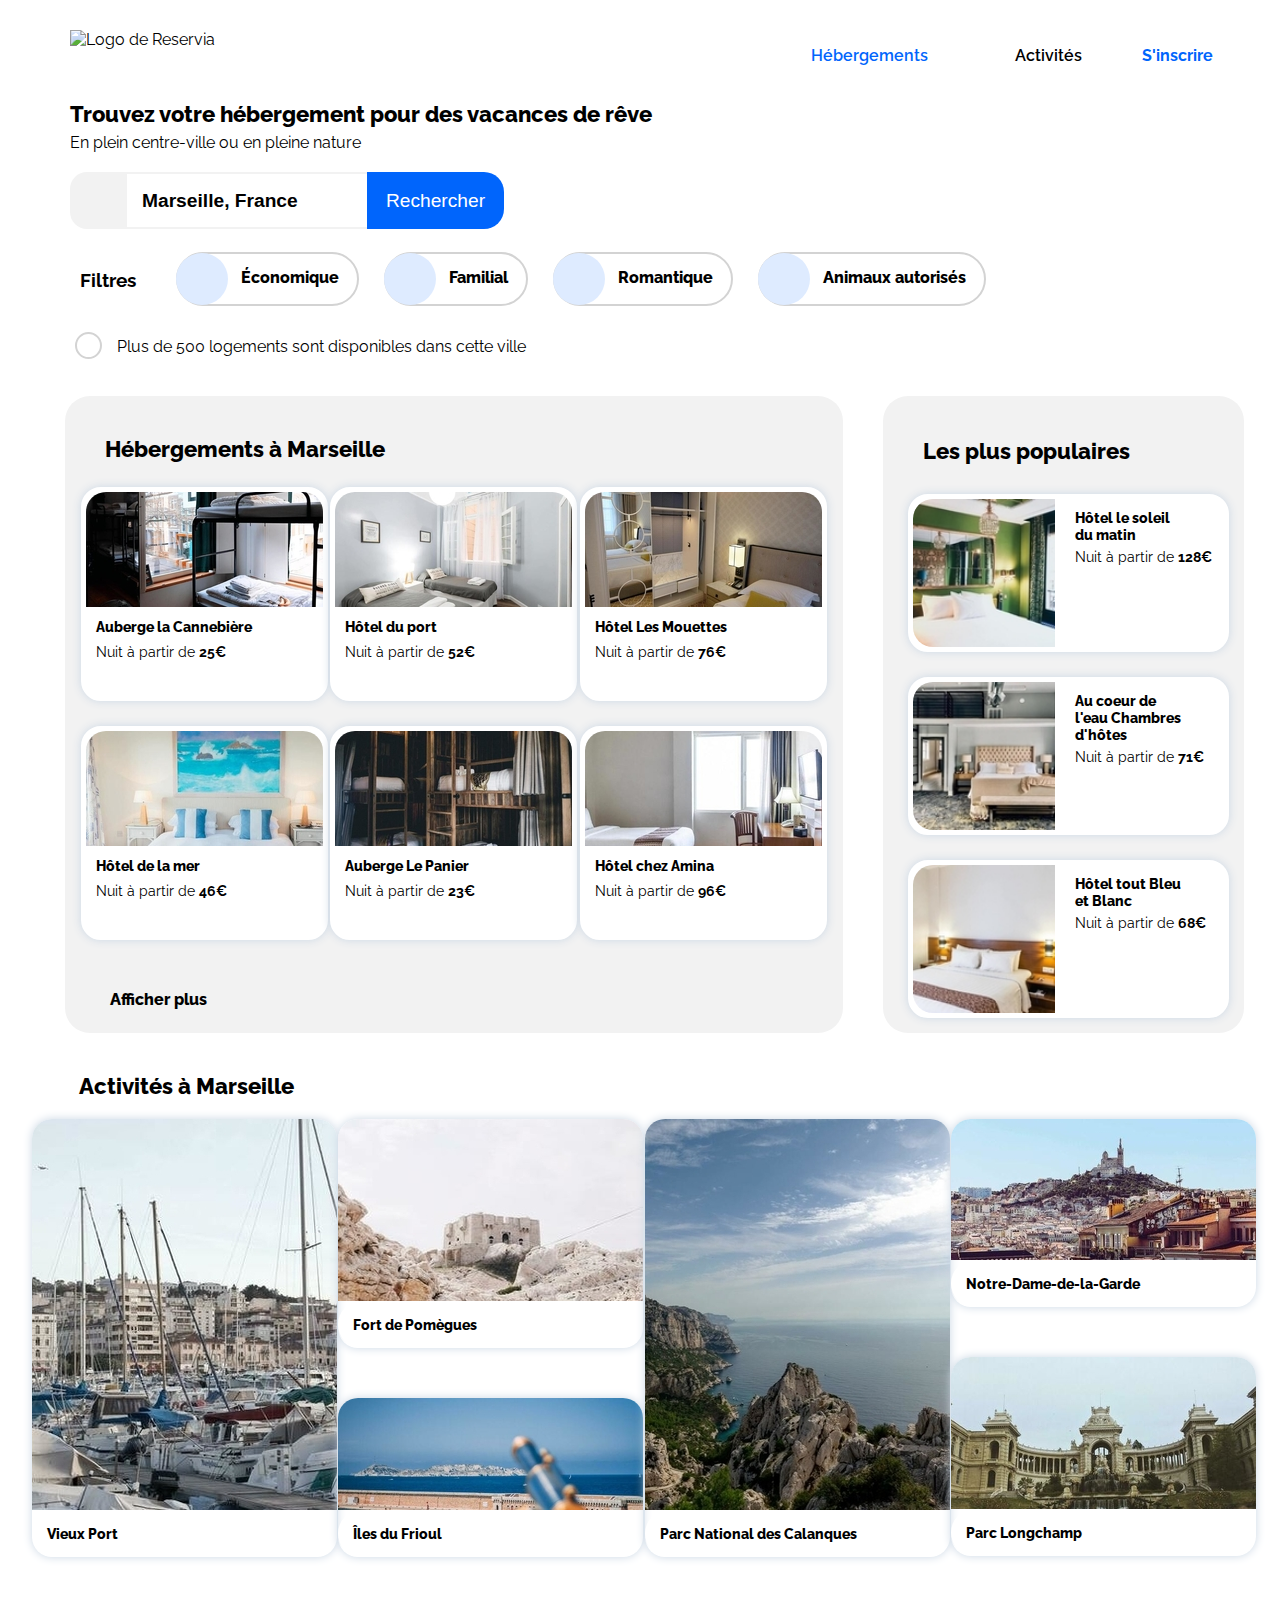
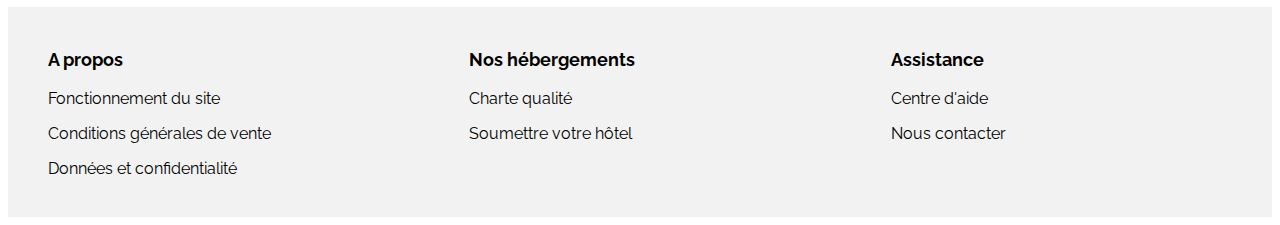
==== index.html @ e8f5c00c "Add files via upload" ====
<!DOCTYPE html>
<html lang="fr">
    <head>
        <meta charset="utf-8" />
        <meta name="viewport" content="width=device-width, initial-scale=1.0">
        <title>Reservia - Hébergements à Marseille</title>
        <script src="https://kit.fontawesome.com/ca09bd6d26.js" crossorigin="anonymous"></script>
        <link rel="preconnect" href="https://fonts.gstatic.com">
        <link href="https://fonts.googleapis.com/css2?family=Raleway:wght@500;600;700;800;900&display=swap" rel="stylesheet"> 
        <link rel="stylesheet" href="style.css" />
    </head>
 
    <body>
        <div id="bloc_page">
            <header>
                <img src="Images/logo/Reservia.svg" alt="Logo de Reservia" />     
                  <nav>
                    <ul>
                        <li><a class="hebergements-marseille" href="#hebergements">Hébergements</a></li>
                        <li><a class="activites" href="#activites">Activités</a></li>
                    </ul>
                  </nav>
              <p>S'inscrire</p>
            </header>

              <!--Section recherche-->
              <section id="section-recherche">

                <h1>Trouvez votre hébergement pour des vacances de rêve</h1>
                <p>En plein centre-ville ou en pleine nature</p>
                <form id="grande-cartouche">
                    <div id="localisation">
                      <i class="fas fa-map-marker-alt"></i>
                    </div>
                    <div id="barre-recherche">
                      <input type="search" id="recherche" name="q" 
                      placeholder="Marseille, France">
                    </div>
                    <button>Rechercher</button>
                    <div id="icone-recherche">
                      <i class="fas fa-search"></i>
                    </div>
                </form>

                <!--Section filtres-->
                <div id="section-filtres">
          
                  <div id="filtres">Filtres</div>
                  <div id="cartouches">
                  <div class="cartouche">
                    <div class="cercle">
                      <i class="fas fa-money-bill-wave"></i>
                    </div>
                    <p class="texte">Économique</p>
                  </div>

                  <div class="cartouche">
                    <div class="cercle">
                      <i class="fas fa-child"></i>
                    </div>
                    <p class="texte">Familial</p>
                  </div>
                    
                  <div class="cartouche">
                    <div class="cercle">
                      <i class="fas fa-heart"></i>
                    </div>
                    <p class="texte">Romantique</p>
                  </div>

                  <div class="cartouche">
                    <div class="cercle">
                      <i class="fas fa-dog"></i>
                    </div>
                    <p class="texte">Animaux autorisés</p>
                  </div>
                </div>
              </div>
                <div class="information">
                  <div id="cercle-i">
                    <i class="fas fa-info"></i>
                  </div>
                    <p>Plus de 500 logements sont disponibles dans cette ville</p>    
                </div>
                
              </section>
             

            <main>
              <!-- Section hébergements-->
              <section id="hebergements">
                
                <div class="hebergements1">
                  <h2>Hébergements à Marseille</h2>
                <div class="hebergements2">
                <a href="">
                <figure>
                  <img src="Images/hebergements/4_small/marcus-loke-unsplash.jpg" alt="Photo chambre">
                    <figcaption>
                      <h3>Auberge la Cannebière</h3>
                        <p>Nuit à partir de <strong>25€</strong></p>
                        <div class="étoile">
                          <i class="fas fa-star"></i>
                          <i class="fas fa-star"></i>
                          <i class="fas fa-star"></i>
                          <i class="fas fa-star"></i>
                          <i class="fas fa-star gris"></i>
                        </div>
                    </figcaption>
                </figure>
              </a>

                <a href="">
                <figure>
                  <img src="Images/hebergements/4_small/fred-kleber-unsplash.jpg" alt="Photo chambre">
                    <figcaption><h3>Hôtel du port</h3>
                    <p>Nuit à partir de <strong>52€</strong></p>
                    <div class="étoile">
                      <i class="fas fa-star"></i>
                      <i class="fas fa-star"></i>
                      <i class="fas fa-star"></i>
                      <i class="fas fa-star"></i>
                      <i class="fas fa-star"></i>
                    </div>
                    </figcaption>
                </figure>
                </a>

                <a href="">
                <figure>
                  <img src="Images/hebergements/4_small/reisetopia-unsplash.jpg" alt="Photo chambre">
                    <figcaption><h3>Hôtel Les Mouettes</h3>
                    <p>Nuit à partir de <strong>76€</strong></p>
                    <div class="étoile">
                      <i class="fas fa-star"></i>
                      <i class="fas fa-star"></i>
                      <i class="fas fa-star"></i>
                      <i class="fas fa-star"></i>
                      <i class="fas fa-star gris"></i>
                    </div>
                    </figcaption>
                </figure>
                </a>

                <a href="">
                <figure>
                  <img src="Images/hebergements/4_small/annie-spratt-unsplash.jpg" alt="Photo chambre">
                    <figcaption><h3>Hôtel de la mer</h3>
                    <p>Nuit à partir de <strong>46€</strong></p>
                    <div class="étoile">
                      <i class="fas fa-star"></i>
                      <i class="fas fa-star"></i>
                      <i class="fas fa-star"></i>
                      <i class="fas fa-star gris"></i>
                      <i class="fas fa-star gris"></i>
                    </div>
                    </figcaption>
                </figure>
                </a>
                
                <a href="">
                <figure>
                  <img src="Images/hebergements/4_small/nicate-lee-unsplash.jpg" alt="Photo chambre">
                    <figcaption><h3>Auberge Le Panier</h3>
                    <p>Nuit à partir de <strong>23€</strong></p>
                    <div class="étoile">
                      <i class="fas fa-star"></i>
                      <i class="fas fa-star"></i>
                      <i class="fas fa-star"></i>
                      <i class="fas fa-star"></i>
                      <i class="fas fa-star gris"></i>
                    </div>
                    </figcaption>
                </figure>
                </a>
                
                <a href="">
                <figure>
                  <img src="Images/hebergements/4_small/febrian-zakaria-unsplash.jpg" alt="Photo chambre">
                    <figcaption><h3>Hôtel chez Amina</h3>
                    <p>Nuit à partir de <strong>96€</strong></p>
                    <div class="étoile">
                      <i class="fas fa-star"></i>
                      <i class="fas fa-star"></i>
                      <i class="fas fa-star"></i>
                      <i class="fas fa-star"></i>
                      <i class="fas fa-star"></i>
                    </div>
                    </figcaption>
                </figure>
                </a>
              </div>
                <span>Afficher plus</span>
              
                </div>
                  
                <!--Les plus populaires-->
                <aside>
                  <div id="texte-icone">
                    <h2>Les plus populaires</h2>
                      <div id="icone">
                        <i class="fas fa-chart-line"></i>
                      </div>
                  </div>
                <div id="aside2">
                  <a href="">
                    <figure>
                      <img src="Images/hebergements/4_small/emile-guillemot-unsplash.jpg" alt="Photo chambre"/>
                      <figcaption><h3>Hôtel le soleil du matin</h3>
                        <p>Nuit à partir de <strong>128€</strong></p>
                        <div class="étoile">
                        <i class="fas fa-star"></i>
                        <i class="fas fa-star"></i>
                        <i class="fas fa-star"></i>
                        <i class="fas fa-star"></i>
                        <i class="fas fa-star"></i>
                      </div>
                      </figcaption>
                    </figure>
                  </a>

                  <a href="">
                    <figure><img src="Images/hebergements/4_small/aw-creative-unsplash.jpg" alt="Photo chambre"/>
                      <figcaption><h3>Au coeur de l'eau Chambres d'hôtes</h3>
                      <p>Nuit à partir de <strong>71€</strong></p>
                      <div class="étoile">
                        <i class="fas fa-star"></i>
                        <i class="fas fa-star"></i>
                        <i class="fas fa-star"></i>
                        <i class="fas fa-star"></i>
                        <i class="fas fa-star gris"></i> 
                      </div>
                      </figcaption>
                    </figure>
                  </a>

                  <a href="">
                    <figure><img src="Images/hebergements/4_small/zakaria-unsplash.jpg" alt="Photo chambre"/>
                      <figcaption><h3>Hôtel tout Bleu et Blanc</h3>
                      <p>Nuit à partir de <strong>68€</strong></p>
                      <div class="étoile">
                        <i class="fas fa-star"></i>
                        <i class="fas fa-star"></i>
                        <i class="fas fa-star"></i>
                        <i class="fas fa-star"></i>
                        <i class="fas fa-star gris"></i>
                      </div>
                      </figcaption>
                    </figure>
                  </a>
                </div>
                </aside>
              </section>

                <section id="tourisme">
                  <h2>Activités à Marseille</h2>
                  <div id="activites"> 
                  <a href="">
                    <figure>
                        <img class="desktop" 
                        src="Images/activites/4_small/reno-laithienne-unsplash.jpg"
                         alt="">
                         <img class="width768px"
                         src="Images/activites/4_small/reno-laithienne-QUgJhdY5Fyk-unsplash.jpg"
                         alt="">
                         <img class="width375px" 
                         src="Images/activites/4_small/reno-laithienne-375-unsplash.jpg"
                         alt="">
                      <figcaption><h3>Vieux Port</h3></figcaption>
                    </figure>
                  </a>

                  <a href="">
                    <div class="tablette">
                    <figure>
                      <img src="Images/activites/4_small/paul-hermann-unsplash.jpg"
                         alt="">
                      <figcaption><h3>Fort de Pomègues</h3></figcaption>
                    </figure>

                    <figure>
                      <img src="Images/activites/4_small/kevin-hikari-unsplash.jpg"
                         alt="">
                      <figcaption><h3>Îles du Frioul</h3></figcaption>
                    </figure>
                    </div>
                  </a>
                  <a href="">
                    <figure>
                         <img class="desktop"
                          src="Images/activites/4_small/kilyan-sockalingum-unsplash.jpg"
                          alt="">
                         <img class="width768px"
                          src="Images/activites/4_small/kilyan-sockalingum-NR8-cBCN3aI-unsplash.jpg"
                          alt="">
                         <img class="width375px"
                          src="Images/activites/4_small/kilyan-sockalingum-375-unsplash.jpg"
                          alt="">
                      <figcaption><h3>Parc National des Calanques</h3></figcaption>
                    </figure>
                  </a>

                  <a href="">
                    <div class="tablette">
                    <figure>
                      <img src="Images/activites/4_small/florian-wehde-unsplash.jpg"
                         alt="">
                      <figcaption><h3>Notre-Dame-de-la-Garde</h3></figcaption>
                    </figure>
                    <figure>
                      <img src="Images/activites/4_small/lena-paulin-unsplash.jpg"
                         alt="">
                      <figcaption><h3>Parc Longchamp</h3></figcaption>
                    </figure>
                    </div>
                  </a>
                </div>
                </section>

            </main>
              <footer>
                <div class="bloc-footer">
                  <p>A propos</p>
                    <ul>
                      <li><a href="#">Fonctionnement du site</a></li>
                      <li><a href="#">Conditions générales de vente</a></li>
                      <li><a href="#">Données et confidentialité</a></li> 
                    </ul>   
                </div>
                <div class="bloc-footer">
                  <p>Nos hébergements</p>
                      <ul>
                        <li><a href="#">Charte qualité</a></li>
                        <li><a href="#">Soumettre votre hôtel</a></li>
                      </ul>
                </div>
                <div class="bloc-footer">
                  <p>Assistance</p>
                      <ul>
                        <li><a href="#">Centre d'aide</a></li>
                        <li><a href="#">Nous contacter</a></li>
                      </ul>
                </div>
            </footer>
        </div>
    </body>
</html>
---- style.css ----
body
{
    background-color: white;
    color: black;
    font-family: 'Raleway', sans-serif;
}

#bloc_page 
{
    max-width: 1450px;
    margin: auto;
}

h2
{
    font-size: 1.4em;
    font-weight: 800;
}

/*header*/

header
{
    display: flex;
    margin-left: 62px;
    margin-top: 30px;
    width: 96%;
}

header img
{
    height: 46px;
}
nav
{
    display: flex;
    margin-left: auto;
    margin-right: -10px;
}

nav ul
{
    display: flex;
    list-style-type: none;
}

nav li
{
    margin-right: 70px;
}

header p
{
    margin-right: 70px;
    color: #0065FC;
    font-weight: 700;
}

.hebergements-marseille 
{
    color: #0065FC;
    text-decoration: none;
    font-weight: 600;
    border-top: transparent 2px solid;
    padding: 45px 17px 0px 17px;
}

.hebergements-marseille:hover
{
    border-top: #0065FC 2px solid;
}
.activites
{
    color: black;
    text-decoration: none;
    font-weight: 600;
}

/*section recherche*/

#section-recherche
{
    display: flex;
    flex-direction: column;
    margin-left: 62px;
    margin-bottom: 20px;
}

h1
{
    display: flex;
    font-size: 1.4em;
    font-weight:800;
    margin-top: 20px;
    margin-bottom: -10px;
}

#section-recherche p
{
    display: flex;
    font-size: 1em;
    margin-bottom: 20px;
}
#grande-cartouche
{
   display: flex;
   height: 50px;
   margin-bottom: -5px;
}

#localisation
{
    display: flex;
    width: 57px;
    height: 57px;
    align-items: center;
    justify-content: center;
    background-color:#F2F2F2;
    border-radius: 30% 0% 0% 30%;
    font-size: 20px;
}


#recherche
{
    display: flex;
    justify-content: center;
    align-items: center;
    padding-left: 15px;
    width: 240px;
    height: 57px;
    border: none;
    border-top: 2px #F2F2F2 solid;
    border-bottom: 2px #F2F2F2 solid;
    font-size: 1.2em;
    font-weight: bolder;
}

input::placeholder
{
    color: black;
}


button
{
    display: flex;
    align-items: center;
    justify-content: center;
    width: 137px;
    height: 57px;
    background-color: #0065FC;
    border: none;
    border-radius: 0px 20px 20px 0px;
    color: white;
    font-size: 1.2em;
}

#icone-recherche
{
    display: none;
}

/*section filtres*/

#section-filtres
{
    display: flex;
    flex-wrap: wrap;
    align-items: center;
    margin-top: 20px;
    padding: 15px;
}

#filtres
{
    display: flex;
    height: 20px;
    font-size: 1.2em;
    font-weight: bold;
    margin-right: 40px;
    margin-left: -5px;
}

#cartouches
{
    display: flex;
}
.cartouche
{
    display: flex;
    align-items: center;
    height: 40px;
    border: 2px solid #D3D3D3;
    border-radius: 50px;
    padding: 5px 15px 5px 28px;
    margin-right: 25px;
}

.cartouche:hover
{
    background-color: #DEEBFF;
}
.cercle
{
    display: flex;
    justify-content: center;
    align-items: center;
    background-color: #DEEBFF;
    border-radius: 50%;
    color: #0065FC;
    margin-left: -30px;
    height: 52px;
    width: 52px;
    font-size: 20px;
}

#section-filtres p
{

    color: black;
    font-weight: 800;
    font-size: 1em; 
    padding: 3px;
    margin-left: 10px;
}

/*information*/

.information
{
    display: flex;
    align-items: center; 
    margin-left: 5px; 
}

#cercle-i
{
    display: flex;
    justify-content: center;
    align-items: center;
    height: 23px;
    width: 23px;
    font-size: 13px;
    border-radius: 50%;
    border:  2px solid #D3D3D3;
    margin-right: 15px;
    margin-bottom: 7px;
    color: #0065FC;
}

/*hébergements*/

#hebergements
{
    display: flex;
    margin-left: 57px;
    width: 97%;
}

#hebergements p
{
    font-size: 0.9em;
    color: black;
    margin: 5px 0px;
}

.hebergements1
{
    display: flex;
    flex-direction: column;
    background-color: #F2F2F2;
    width: 61%;
    
    border-radius: 25px;
    margin-right: 40px;
    padding: 15px;
}

.hebergements1 h2
{
    margin: 25px 0px 0px 25px;
}

.hebergements2
{
    display: flex;
    flex-wrap: wrap;
    justify-content: space-around;
}

.hebergements1 figure
{
    display: flex;
    flex-direction: column;
    background-color: white;
    border: white solid 5px;
    height: 204px;
    margin: auto;
    margin-top: 25px;
    border-radius: 20px; 
    box-shadow: 0px 0px 10px #CBD7E4 ;
}

.hebergements1 img
{
    border-radius: 20px 20px 0px 0px;
}
.hebergements1 a
{
    text-decoration: none;
}

 h3
{
    margin: 0px;
    color: black;
    font-size: 0.9em;
    font-weight: 800;
}

.hebergements1 figcaption
{
    padding: 10px;
    line-height: 20px;
}


.étoile
{
    color: #0065FC;
    font-size: 12px;
}

.gris
{
    color: #F2F2F2;
}

.hebergements1 span
{
    margin: 50px 0px 0px 30px;
    font-size: 1em;
    font-weight: 800;
}

aside
    {
        display: flex;
        flex-direction: column;
        flex-wrap: wrap;
        background-color: #F2F2F2;
        width: 27%;
        border-radius: 25px;
        padding: 15px;
    }
   
#aside2
{
    display: flex;
    flex-wrap: wrap;
    margin-left: 10px;
}
aside h2
{
    margin-left: 25px;
    margin-bottom: 5px;
}
#texte-icone
{
    display: flex;
    justify-content: space-between;
    width: 100%;
    margin-top: 8px;
}

#icone
{
    font-size: 23px;
    margin-top: 18px;
    margin-right: 20px;
}


aside a 
{
    text-decoration: none;
}

aside figure
{
    display: flex;
    border: white solid 5px;
    height: 148px;
    max-width: 350px;
    background-color: white;
    border-radius: 20px;
    box-shadow: 0px 0px 10px #CBD7E4 ;
    margin: auto;
    margin-top: 25px;
}

aside img
{
    border-radius: 20px 0px 0px 20px;
}


aside figcaption
{
    margin-top: 10px;
    margin-left: 20px;
    padding: 0px;
}

aside h3
{
    display: flex;
    padding-right: 35px;
}

aside .étoile
{
    margin-top: 32%;
}

/*activités*/

#tourisme
{
    display: flex;
    flex-direction: column;
    width: 97%;
    margin-left: 23px;
    margin-bottom: 50px;
}

#activites
{
    display: flex;
    flex-wrap: wrap;
    justify-content: space-evenly;
}

#tourisme h2
{
    margin: 40px 0px -30px 48px;
}

#tourisme figure
{
    display: flex;
    flex-direction: column;
    border-radius: 20px;
    box-shadow: 0px 0px 10px #CBD7E4 ;
    margin:auto;
    margin-top: 50px;
}

#tourisme figcaption
{
    padding: 15px;
    border-radius: 30px;
    background-color: white;
}

#tourisme a 
{
    text-decoration: none;
}

#tourisme img
{
    border-radius: 20px 20px 0px 0px;
}

.width768px
{
    display: none;
}
.width375px
{
    display: none;
}

/*footer*/

footer
{
    display: flex;
    background-color: #F2F2F2;
    width: 100%;
}

.bloc-footer
{
    display: flex;
    flex-direction: column;
    width: 460px;
    line-height: 5px;
}


.bloc-footer li
{
    list-style-type: none;
    margin-bottom: 30px;
}

.bloc-footer a
{
    text-decoration: none;
    color: black;
}

.bloc-footer p
{
    margin-top: 50px;
    margin-left: 40px;
    font-size: 18px;
    font-weight: bold;
}




@media only screen and (max-width: 767px)
{
    * {
        margin: 0;
        padding: 0;
      }

    #bloc_page
    {
        width: auto;
    }

 /*header*/

    header
    {
        flex-wrap: wrap;
        margin-left: 0px;
        width: 100%;
    }

    nav
    {
        width: 100% ;
        margin-left: 0px;
    }

    
    nav li
    {
        margin-right: 0px;
    }

    .hebergements-marseille
    {
        border-top: transparent;
        border-bottom: #0065FC 3px solid;
        order: -2;
        padding: 0% 32% 12px 32%;
    }

    .hebergements-marseille:hover
    {
        border-bottom: #0065FC 3px solid;
    }

    .activites
    {
        padding: 0% 42% 12px 42%;
        border-bottom:  3px solid #F2F2F2;
        order: -1;
        margin-left: 75px;
    }

    header p
    {
        margin: 20px 12px 35px auto ;
        order: -3;
    }
    header img
    {
        order: -4;
        margin-left: 10px;
    }


    /* Section hébergements*/

    #hebergements
    {
        flex-direction: column-reverse;
        width: 100%;
        margin-left: 0px;
    }

    #hebergements p 
    {
        font-size: 11px;
    }

    .hebergements1
    {
        background-color: white;
        width: 100%;
        margin-right: 0px;
        padding: 0px;
        margin-bottom: 50px;
    }

    .hebergements1 figure
    {
        margin-left: 0px;
        min-width: 310px;
    }
    .hebergements1 h2
    {
        display: flex;
        margin: 30px 0px 0px 30px;
    }

    .hebergements1 figcaption
    {
        margin-left: 8px;
    }
    .hebergements1 span
    {
        margin: 25px 0px 0px 35px;
    }

    /*Les plus populaires*/


    aside
    {
        width: 100%;
        justify-content: space-around;
        border-radius: 0px;
        padding: 0px;
        margin-bottom: 15px;
        padding-bottom: 10px;
    }

    aside figure
    {
        width: 310px;
        margin-top: 10px;
    }

    h3
    {
        padding-right: 0px;
    }

    #texte-icone
    {
        justify-content: space-between;
    }


    #icone
    {
        margin-top: 20px;
        margin-right: 28px;
    }

    aside h2
    {
        margin-top: 20px;
        margin-left: 28px;
    }

    Aside figcaption
    {
        line-height: 20px;
    }
    

    
    /* Section filtres*/

    #section-filtres
    {
        width: 100%;
    }
    #filtres
    {
        margin-left: -13px;
        margin-bottom: 17px;
        width: 100%;
    }

    #cartouches
    {
       flex-wrap: wrap;
       margin-left: -15px;
    }

    
    .cartouche
    {
       margin-bottom: 15px;
       margin-right: 12px;
    }


    .information
    {
        margin-left: 0px;
    }
    #cercle-i
    {
        height: 20px;
        width: 20px;
        font-size: 10px;
        border-radius: 50%;
        margin-right: 10px;
        margin-bottom: 16px;
    }

    /*section-recherche*/

    #section-recherche
    {
        margin-left: 20px;
    }

    
    h1
    {
        margin-top: 40px;
        margin-right: 20px;
    }


    #section-recherche p
    {
        margin-top: 20px;
    }    
    button
    {
        display: none;
    }

    #icone-recherche
    {
        display: flex;
        align-items: center;
        justify-content: center;
        width: 57px;
        height: 57px;
        background-color: #0065FC;
        border: none;
        border-radius: 20px;
        color: white;
        font-size: 1.2em;
        margin-left: -15px;
    }

   
    /*activités*/

    #tourisme
    {
        width: 100%;
        margin-left: 0px;
        margin-bottom: 50px;
    }

    #activites
    {
        display: flex;
        justify-content: space-around;
    }

    #tourisme h2
    {
        margin: 0px 0px 0px 35px;
    }

    #tourisme figure
    {
        margin: 30px 0px 0px 0px;
        min-width: 310px;
    }

    #tourisme img
    {
        height: 134px;
        width: 310px;
    }
    #tourisme figcaption
    {
        padding: 15px;
        border-radius: 30px;
    }

    .width375px
    {
        display: flex;
    }

    .width768px
    {
        display: none;
    }

    .desktop
    {
        display: none;
    }

    /*footer*/

    footer
    {
        display: flex;
        flex-wrap: wrap;
        width: 100%;
        padding: 30px 0px;
    }

    .bloc-footer
    {
        width: 310px;
    }

    .bloc-footer li
    {
        list-style-type: none;
        margin-bottom: 22px;
        margin-left: 30px;
    }

    .bloc-footer a
    {
        text-decoration: none;
        color: black;
    }

    .bloc-footer p
    {
        margin:30px 0px 35px 30px ;
    }
}


@media only screen and (min-width:768px) and (max-width:1024px)
{
    /*header*/

    header
    {
        margin-left: 30px;
    }

    /*section-recherche*/

    #section-recherche
    {
        margin-left: 30px;
    }

    #cartouches
    {
        flex-wrap: wrap;
    }
        
    .cartouche
    {
        margin-bottom: 15px;
    }

    #filtres
    {
        margin-left: 0px;
        margin-bottom: 15px;
    }

    /*Section hébergements*/
    #hebergements
    {
        margin-left: 25px;
        flex-direction: column-reverse;
    }

    .hebergements1
    {
        width: 98%;
    }

    .hebergements1 span
    {
        margin: 30px 0px 10px 50px;
    }

    aside
    {
        width: 98%;
        margin-bottom: 40px;
    }

    #texte-icone
    {
        justify-content: center;
    }

    aside h2
    {
        margin-right: 15%;
    }
    #aside2
    {
        justify-content: center;
        margin-left: 25px;
    }

    aside figure
    {
        margin-right: 35px;
    }
    /*tourisme*/

    .desktop
    {
        display: none;
    }

    .width768px
    {
        display: flex;
        width: 760px;
    }
    .tablette
    {
        display: flex;
        width: 760px;
    }

    .tablette figure
    {
        margin: auto;
        justify-content: space-between;
    }

    .tablette img
    {
        height: 135px;
    }


    footer
    {
        width: 110%;
    }
}
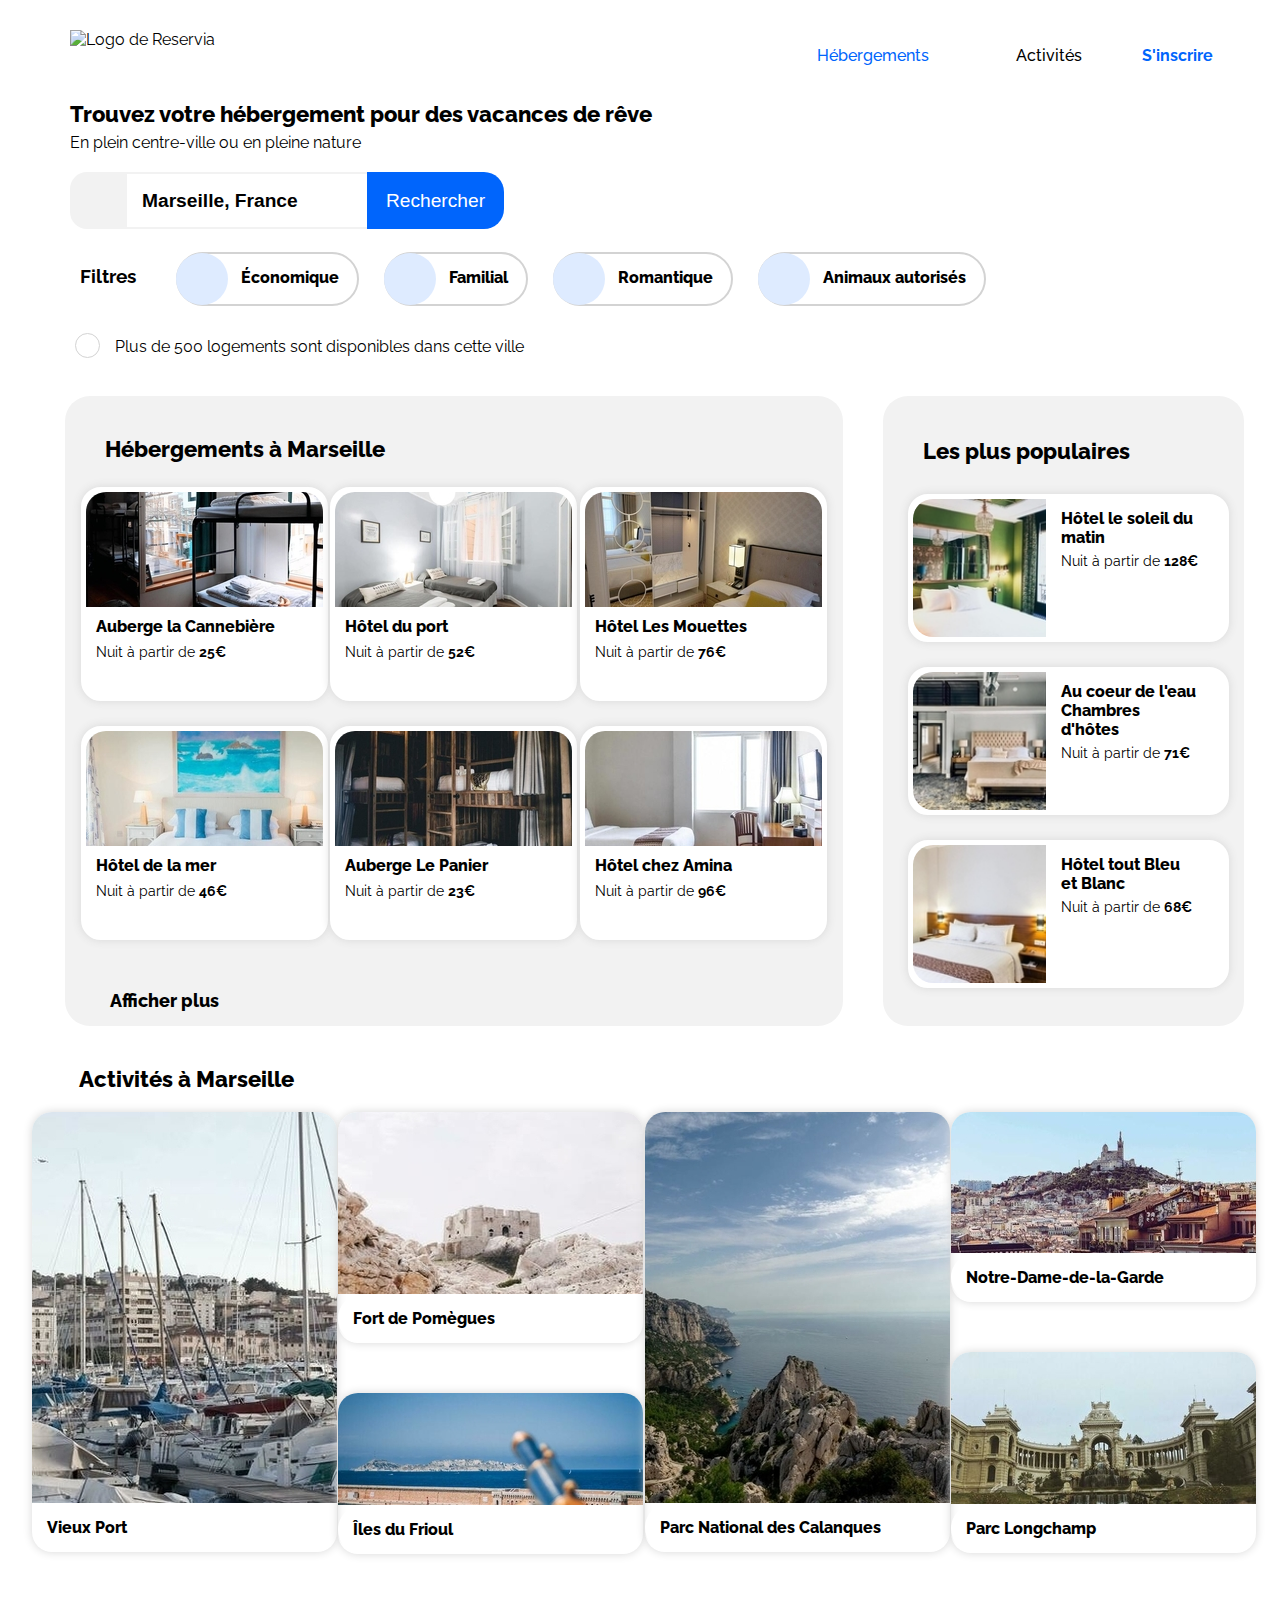
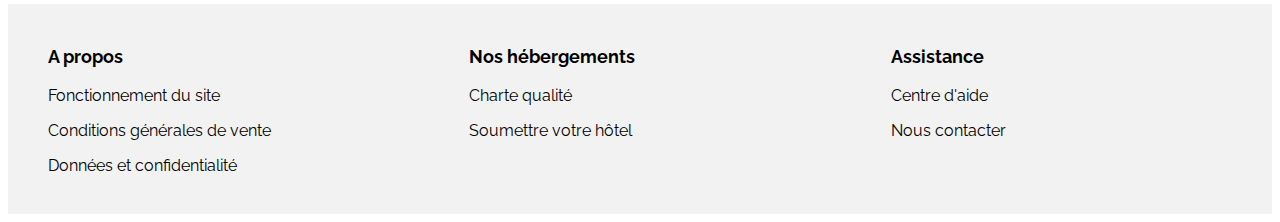
==== commit 210cbe6c: "class id" ====
--- a/index.html
+++ b/index.html
@@ -1,347 +1,367 @@
-<!DOCTYPE html>
-<html lang="fr">
-    <head>
-        <meta charset="utf-8" />
-        <meta name="viewport" content="width=device-width, initial-scale=1.0">
-        <title>Reservia - Hébergements à Marseille</title>
-        <script src="https://kit.fontawesome.com/ca09bd6d26.js" crossorigin="anonymous"></script>
-        <link rel="preconnect" href="https://fonts.gstatic.com">
-        <link href="https://fonts.googleapis.com/css2?family=Raleway:wght@500;600;700;800;900&display=swap" rel="stylesheet"> 
-        <link rel="stylesheet" href="style.css" />
-    </head>
- 
-    <body>
-        <div id="bloc_page">
-            <header>
-                <img src="Images/logo/Reservia.svg" alt="Logo de Reservia" />     
-                  <nav>
-                    <ul>
-                        <li><a class="hebergements-marseille" href="#hebergements">Hébergements</a></li>
-                        <li><a class="activites" href="#activites">Activités</a></li>
-                    </ul>
-                  </nav>
-              <p>S'inscrire</p>
-            </header>
-
-              <!--Section recherche-->
-              <section id="section-recherche">
-
-                <h1>Trouvez votre hébergement pour des vacances de rêve</h1>
-                <p>En plein centre-ville ou en pleine nature</p>
-                <form id="grande-cartouche">
-                    <div id="localisation">
-                      <i class="fas fa-map-marker-alt"></i>
-                    </div>
-                    <div id="barre-recherche">
-                      <input type="search" id="recherche" name="q" 
-                      placeholder="Marseille, France">
-                    </div>
-                    <button>Rechercher</button>
-                    <div id="icone-recherche">
-                      <i class="fas fa-search"></i>
-                    </div>
-                </form>
-
-                <!--Section filtres-->
-                <div id="section-filtres">
-          
-                  <div id="filtres">Filtres</div>
-                  <div id="cartouches">
-                  <div class="cartouche">
-                    <div class="cercle">
-                      <i class="fas fa-money-bill-wave"></i>
-                    </div>
-                    <p class="texte">Économique</p>
-                  </div>
-
-                  <div class="cartouche">
-                    <div class="cercle">
-                      <i class="fas fa-child"></i>
-                    </div>
-                    <p class="texte">Familial</p>
-                  </div>
-                    
-                  <div class="cartouche">
-                    <div class="cercle">
-                      <i class="fas fa-heart"></i>
-                    </div>
-                    <p class="texte">Romantique</p>
-                  </div>
-
-                  <div class="cartouche">
-                    <div class="cercle">
-                      <i class="fas fa-dog"></i>
-                    </div>
-                    <p class="texte">Animaux autorisés</p>
-                  </div>
-                </div>
-              </div>
-                <div class="information">
-                  <div id="cercle-i">
-                    <i class="fas fa-info"></i>
-                  </div>
-                    <p>Plus de 500 logements sont disponibles dans cette ville</p>    
-                </div>
-                
-              </section>
-             
-
-            <main>
-              <!-- Section hébergements-->
-              <section id="hebergements">
-                
-                <div class="hebergements1">
-                  <h2>Hébergements à Marseille</h2>
-                <div class="hebergements2">
-                <a href="">
-                <figure>
-                  <img src="Images/hebergements/4_small/marcus-loke-unsplash.jpg" alt="Photo chambre">
-                    <figcaption>
-                      <h3>Auberge la Cannebière</h3>
-                        <p>Nuit à partir de <strong>25€</strong></p>
-                        <div class="étoile">
-                          <i class="fas fa-star"></i>
-                          <i class="fas fa-star"></i>
-                          <i class="fas fa-star"></i>
-                          <i class="fas fa-star"></i>
-                          <i class="fas fa-star gris"></i>
-                        </div>
-                    </figcaption>
-                </figure>
-              </a>
-
-                <a href="">
-                <figure>
-                  <img src="Images/hebergements/4_small/fred-kleber-unsplash.jpg" alt="Photo chambre">
-                    <figcaption><h3>Hôtel du port</h3>
-                    <p>Nuit à partir de <strong>52€</strong></p>
-                    <div class="étoile">
-                      <i class="fas fa-star"></i>
-                      <i class="fas fa-star"></i>
-                      <i class="fas fa-star"></i>
-                      <i class="fas fa-star"></i>
-                      <i class="fas fa-star"></i>
-                    </div>
-                    </figcaption>
-                </figure>
-                </a>
-
-                <a href="">
-                <figure>
-                  <img src="Images/hebergements/4_small/reisetopia-unsplash.jpg" alt="Photo chambre">
-                    <figcaption><h3>Hôtel Les Mouettes</h3>
-                    <p>Nuit à partir de <strong>76€</strong></p>
-                    <div class="étoile">
-                      <i class="fas fa-star"></i>
-                      <i class="fas fa-star"></i>
-                      <i class="fas fa-star"></i>
-                      <i class="fas fa-star"></i>
-                      <i class="fas fa-star gris"></i>
-                    </div>
-                    </figcaption>
-                </figure>
-                </a>
-
-                <a href="">
-                <figure>
-                  <img src="Images/hebergements/4_small/annie-spratt-unsplash.jpg" alt="Photo chambre">
-                    <figcaption><h3>Hôtel de la mer</h3>
-                    <p>Nuit à partir de <strong>46€</strong></p>
-                    <div class="étoile">
-                      <i class="fas fa-star"></i>
-                      <i class="fas fa-star"></i>
-                      <i class="fas fa-star"></i>
-                      <i class="fas fa-star gris"></i>
-                      <i class="fas fa-star gris"></i>
-                    </div>
-                    </figcaption>
-                </figure>
-                </a>
-                
-                <a href="">
-                <figure>
-                  <img src="Images/hebergements/4_small/nicate-lee-unsplash.jpg" alt="Photo chambre">
-                    <figcaption><h3>Auberge Le Panier</h3>
-                    <p>Nuit à partir de <strong>23€</strong></p>
-                    <div class="étoile">
-                      <i class="fas fa-star"></i>
-                      <i class="fas fa-star"></i>
-                      <i class="fas fa-star"></i>
-                      <i class="fas fa-star"></i>
-                      <i class="fas fa-star gris"></i>
-                    </div>
-                    </figcaption>
-                </figure>
-                </a>
-                
-                <a href="">
-                <figure>
-                  <img src="Images/hebergements/4_small/febrian-zakaria-unsplash.jpg" alt="Photo chambre">
-                    <figcaption><h3>Hôtel chez Amina</h3>
-                    <p>Nuit à partir de <strong>96€</strong></p>
-                    <div class="étoile">
-                      <i class="fas fa-star"></i>
-                      <i class="fas fa-star"></i>
-                      <i class="fas fa-star"></i>
-                      <i class="fas fa-star"></i>
-                      <i class="fas fa-star"></i>
-                    </div>
-                    </figcaption>
-                </figure>
-                </a>
-              </div>
-                <span>Afficher plus</span>
-              
-                </div>
-                  
-                <!--Les plus populaires-->
-                <aside>
-                  <div id="texte-icone">
-                    <h2>Les plus populaires</h2>
-                      <div id="icone">
-                        <i class="fas fa-chart-line"></i>
-                      </div>
-                  </div>
-                <div id="aside2">
-                  <a href="">
-                    <figure>
-                      <img src="Images/hebergements/4_small/emile-guillemot-unsplash.jpg" alt="Photo chambre"/>
-                      <figcaption><h3>Hôtel le soleil du matin</h3>
-                        <p>Nuit à partir de <strong>128€</strong></p>
-                        <div class="étoile">
-                        <i class="fas fa-star"></i>
-                        <i class="fas fa-star"></i>
-                        <i class="fas fa-star"></i>
-                        <i class="fas fa-star"></i>
-                        <i class="fas fa-star"></i>
-                      </div>
-                      </figcaption>
-                    </figure>
-                  </a>
-
-                  <a href="">
-                    <figure><img src="Images/hebergements/4_small/aw-creative-unsplash.jpg" alt="Photo chambre"/>
-                      <figcaption><h3>Au coeur de l'eau Chambres d'hôtes</h3>
-                      <p>Nuit à partir de <strong>71€</strong></p>
-                      <div class="étoile">
-                        <i class="fas fa-star"></i>
-                        <i class="fas fa-star"></i>
-                        <i class="fas fa-star"></i>
-                        <i class="fas fa-star"></i>
-                        <i class="fas fa-star gris"></i> 
-                      </div>
-                      </figcaption>
-                    </figure>
-                  </a>
-
-                  <a href="">
-                    <figure><img src="Images/hebergements/4_small/zakaria-unsplash.jpg" alt="Photo chambre"/>
-                      <figcaption><h3>Hôtel tout Bleu et Blanc</h3>
-                      <p>Nuit à partir de <strong>68€</strong></p>
-                      <div class="étoile">
-                        <i class="fas fa-star"></i>
-                        <i class="fas fa-star"></i>
-                        <i class="fas fa-star"></i>
-                        <i class="fas fa-star"></i>
-                        <i class="fas fa-star gris"></i>
-                      </div>
-                      </figcaption>
-                    </figure>
-                  </a>
-                </div>
-                </aside>
-              </section>
-
-                <section id="tourisme">
-                  <h2>Activités à Marseille</h2>
-                  <div id="activites"> 
-                  <a href="">
-                    <figure>
-                        <img class="desktop" 
-                        src="Images/activites/4_small/reno-laithienne-unsplash.jpg"
-                         alt="">
-                         <img class="width768px"
-                         src="Images/activites/4_small/reno-laithienne-QUgJhdY5Fyk-unsplash.jpg"
-                         alt="">
-                         <img class="width375px" 
-                         src="Images/activites/4_small/reno-laithienne-375-unsplash.jpg"
-                         alt="">
-                      <figcaption><h3>Vieux Port</h3></figcaption>
-                    </figure>
-                  </a>
-
-                  <a href="">
-                    <div class="tablette">
-                    <figure>
-                      <img src="Images/activites/4_small/paul-hermann-unsplash.jpg"
-                         alt="">
-                      <figcaption><h3>Fort de Pomègues</h3></figcaption>
-                    </figure>
-
-                    <figure>
-                      <img src="Images/activites/4_small/kevin-hikari-unsplash.jpg"
-                         alt="">
-                      <figcaption><h3>Îles du Frioul</h3></figcaption>
-                    </figure>
-                    </div>
-                  </a>
-                  <a href="">
-                    <figure>
-                         <img class="desktop"
-                          src="Images/activites/4_small/kilyan-sockalingum-unsplash.jpg"
-                          alt="">
-                         <img class="width768px"
-                          src="Images/activites/4_small/kilyan-sockalingum-NR8-cBCN3aI-unsplash.jpg"
-                          alt="">
-                         <img class="width375px"
-                          src="Images/activites/4_small/kilyan-sockalingum-375-unsplash.jpg"
-                          alt="">
-                      <figcaption><h3>Parc National des Calanques</h3></figcaption>
-                    </figure>
-                  </a>
-
-                  <a href="">
-                    <div class="tablette">
-                    <figure>
-                      <img src="Images/activites/4_small/florian-wehde-unsplash.jpg"
-                         alt="">
-                      <figcaption><h3>Notre-Dame-de-la-Garde</h3></figcaption>
-                    </figure>
-                    <figure>
-                      <img src="Images/activites/4_small/lena-paulin-unsplash.jpg"
-                         alt="">
-                      <figcaption><h3>Parc Longchamp</h3></figcaption>
-                    </figure>
-                    </div>
-                  </a>
-                </div>
-                </section>
-
-            </main>
-              <footer>
-                <div class="bloc-footer">
-                  <p>A propos</p>
-                    <ul>
-                      <li><a href="#">Fonctionnement du site</a></li>
-                      <li><a href="#">Conditions générales de vente</a></li>
-                      <li><a href="#">Données et confidentialité</a></li> 
-                    </ul>   
-                </div>
-                <div class="bloc-footer">
-                  <p>Nos hébergements</p>
-                      <ul>
-                        <li><a href="#">Charte qualité</a></li>
-                        <li><a href="#">Soumettre votre hôtel</a></li>
-                      </ul>
-                </div>
-                <div class="bloc-footer">
-                  <p>Assistance</p>
-                      <ul>
-                        <li><a href="#">Centre d'aide</a></li>
-                        <li><a href="#">Nous contacter</a></li>
-                      </ul>
-                </div>
-            </footer>
-        </div>
-    </body>
-</html>
+<!DOCTYPE html>
+<html lang="fr">
+    <head>
+        <meta charset="utf-8" />
+        <meta name="viewport" content="width=device-width, initial-scale=1.0">
+        <title>Reservia - Hébergements à Marseille</title>
+        <script src="https://kit.fontawesome.com/ca09bd6d26.js" crossorigin="anonymous"></script>
+        <link rel="preconnect" href="https://fonts.gstatic.com">
+        <link href="https://fonts.googleapis.com/css2?family=Raleway:wght@500;600;700;800;900&display=swap" rel="stylesheet"> 
+        <link rel="stylesheet" href="style.css" />
+    </head>
+ 
+    <body>
+        <div id="bloc_page">
+            <header>
+                <img src="Images/logo/Reservia.svg" alt="Logo de Reservia"/>     
+                  <nav>
+                    <ul>
+                        <li><a class="hebergements-marseille" href="#hebergements">Hébergements</a></li>
+                        <li><a class="activites" href="#activites">Activités</a></li>
+                    </ul>
+                  </nav>
+              <p>S'inscrire</p>
+            </header>
+
+              <!--Section recherche-->
+              <section id="section-recherche">
+
+                <h1>Trouvez votre hébergement pour des vacances de rêve</h1>
+                <p>En plein centre-ville ou en pleine nature</p>
+                <form id="grande-cartouche">
+                    <div id="localisation">
+                      <i class="fas fa-map-marker-alt"></i>
+                    </div>
+                    <div id="barre-recherche">
+                      <input type="search" id="recherche" name="q" 
+                      placeholder="Marseille, France">
+                    </div>
+                    <button>Rechercher</button>
+                    <div id="icone-recherche">
+                      <i class="fas fa-search"></i>
+                    </div>
+                </form>
+
+                <!--Section filtres-->
+                <div id="section-filtres">
+          
+                  <div id="filtres">Filtres</div>
+                  <div id="cartouches">
+                  <div class="cartouche">
+                    <div class="cercle">
+                      <i class="fas fa-money-bill-wave"></i>
+                    </div>
+                    <p class="texte">Économique</p>
+                  </div>
+
+                  <div class="cartouche">
+                    <div class="cercle">
+                      <i class="fas fa-child"></i>
+                    </div>
+                    <p class="texte">Familial</p>
+                  </div>
+                    
+                  <div class="cartouche">
+                    <div class="cercle">
+                      <i class="fas fa-heart"></i>
+                    </div>
+                    <p class="texte">Romantique</p>
+                  </div>
+
+                  <div class="cartouche">
+                    <div class="cercle">
+                      <i class="fas fa-dog"></i>
+                    </div>
+                    <p class="texte">Animaux autorisés</p>
+                  </div>
+                </div>
+              </div>
+                <div class="information">
+                  <div id="cercle-i">
+                    <i class="fas fa-info"></i>
+                  </div>
+                    <p>Plus de 500 logements sont disponibles dans cette ville</p>    
+                </div>
+                
+              </section>
+             
+
+            <main>
+              <!-- Section hébergements-->
+              <section id="hebergements">
+                
+                <div id="hebergements1">
+                  <h2>Hébergements à Marseille</h2>
+                <div id="hebergements2">
+                <a href="">
+                <figure>
+                  <img class="desktop-tablette"
+                  src="Images/hebergements/4_small/marcus-loke-unsplash.jpg" alt="Photo chambre">
+                  <img class="smartphone"
+                  src="Images/hebergements/4_small/marcus-loke-375.jpg" alt="Photo chambre">
+                    <figcaption>
+                      <h3>Auberge la Cannebière</h3>
+                        <p>Nuit à partir de <strong>25€</strong></p>
+                        <div class="etoile">
+                          <i class="fas fa-star"></i>
+                          <i class="fas fa-star"></i>
+                          <i class="fas fa-star"></i>
+                          <i class="fas fa-star"></i>
+                          <i class="fas fa-star gris"></i>
+                        </div>
+                    </figcaption>
+                </figure>
+              </a>
+
+                <a href="">
+                <figure>
+                  <img class="desktop-tablette"
+                  src="Images/hebergements/4_small/fred-kleber-unsplash.jpg" alt="Photo chambre">
+                  <img class="smartphone" 
+                  src="Images/hebergements/4_small/fred-kleber-375.jpg" alt="Photo chambre">
+                    <figcaption><h3>Hôtel du port</h3>
+                    <p>Nuit à partir de <strong>52€</strong></p>
+                    <div class="etoile">
+                      <i class="fas fa-star"></i>
+                      <i class="fas fa-star"></i>
+                      <i class="fas fa-star"></i>
+                      <i class="fas fa-star"></i>
+                      <i class="fas fa-star"></i>
+                    </div>
+                    </figcaption>
+                </figure>
+                </a>
+
+                <a href="">
+                <figure>
+                  <img class="desktop-tablette"
+                  src="Images/hebergements/4_small/reisetopia-unsplash.jpg" alt="Photo chambre">
+                  <img class="smartphone" 
+                  src="Images/hebergements/4_small/reisetopia-375.jpg" alt="Photo chambre">
+                    <figcaption><h3>Hôtel Les Mouettes</h3>
+                    <p>Nuit à partir de <strong>76€</strong></p>
+                    <div class="etoile">
+                      <i class="fas fa-star"></i>
+                      <i class="fas fa-star"></i>
+                      <i class="fas fa-star"></i>
+                      <i class="fas fa-star"></i>
+                      <i class="fas fa-star gris"></i>
+                    </div>
+                    </figcaption>
+                </figure>
+                </a>
+
+                <a href="">
+                <figure>
+                  <img class="desktop-tablette"
+                  src="Images/hebergements/4_small/annie-spratt-unsplash.jpg" alt="Photo chambre">
+                  <img class="smartphone" 
+                  src="Images/hebergements/4_small/annie-spratt-375.jpg" alt="Photo chambre">
+                    <figcaption><h3>Hôtel de la mer</h3>
+                    <p>Nuit à partir de <strong>46€</strong></p>
+                    <div class="etoile">
+                      <i class="fas fa-star"></i>
+                      <i class="fas fa-star"></i>
+                      <i class="fas fa-star"></i>
+                      <i class="fas fa-star gris"></i>
+                      <i class="fas fa-star gris"></i>
+                    </div>
+                    </figcaption>
+                </figure>
+                </a>
+                
+                <a href="">
+                <figure>
+                  <img class="desktop-tablette"
+                  src="Images/hebergements/4_small/nicate-lee-unsplash.jpg" alt="Photo chambre">
+                  <img class="smartphone" 
+                  src="Images/hebergements/4_small/nicate-lee-375.jpg" alt="Photo chambre">
+                    <figcaption><h3>Auberge Le Panier</h3>
+                    <p>Nuit à partir de <strong>23€</strong></p>
+                    <div class="etoile">
+                      <i class="fas fa-star"></i>
+                      <i class="fas fa-star"></i>
+                      <i class="fas fa-star"></i>
+                      <i class="fas fa-star"></i>
+                      <i class="fas fa-star gris"></i>
+                    </div>
+                    </figcaption>
+                </figure>
+                </a>
+                
+                <a href="">
+                <figure>
+                  <img class="desktop-tablette"
+                  src="Images/hebergements/4_small/febrian-zakaria-unsplash.jpg" alt="Photo chambre">
+                  <img class="smartphone" 
+                  src="Images/hebergements/4_small/febrian-zakaria-375.jpg" alt="Photo chambre">
+                    <figcaption><h3>Hôtel chez Amina</h3>
+                    <p>Nuit à partir de <strong>96€</strong></p>
+                    <div class="etoile">
+                      <i class="fas fa-star"></i>
+                      <i class="fas fa-star"></i>
+                      <i class="fas fa-star"></i>
+                      <i class="fas fa-star"></i>
+                      <i class="fas fa-star"></i>
+                    </div>
+                    </figcaption>
+                </figure>
+                </a>
+              </div>
+                <span>Afficher plus</span>
+              
+                </div>
+                  
+                <!--Les plus populaires-->
+                <aside>
+                  <div id="texte-icone">
+                    <h2>Les plus populaires</h2>
+                      <div id="icone">
+                        <i class="fas fa-chart-line"></i>
+                      </div>
+                  </div>
+                <div id="aside2">
+                  <a href="">
+                    <figure>
+                      <img src="Images/hebergements/4_small/emile-guillemot-unsplash.jpg" alt="Photo chambre"/>
+                      <figcaption><h3>Hôtel le soleil du matin</h3>
+                        <p>Nuit à partir de <strong>128€</strong></p>
+                        <div class="etoile">
+                        <i class="fas fa-star"></i>
+                        <i class="fas fa-star"></i>
+                        <i class="fas fa-star"></i>
+                        <i class="fas fa-star"></i>
+                        <i class="fas fa-star"></i>
+                      </div>
+                      </figcaption>
+                    </figure>
+                  </a>
+
+                  <a href="">
+                    <figure>
+                      <img src="Images/hebergements/4_small/aw-creative-unsplash.jpg" alt="Photo chambre"/>
+                      <figcaption><h3>Au coeur de l'eau Chambres d'hôtes</h3>
+                      <p>Nuit à partir de <strong>71€</strong></p>
+                      <div class="etoile">
+                        <i class="fas fa-star"></i>
+                        <i class="fas fa-star"></i>
+                        <i class="fas fa-star"></i>
+                        <i class="fas fa-star"></i>
+                        <i class="fas fa-star gris"></i> 
+                      </div>
+                      </figcaption>
+                    </figure>
+                  </a>
+
+                  <a href="">
+                    <figure>
+                      <img src="Images/hebergements/4_small/zakaria-unsplash.jpg" alt="Photo chambre"/>
+                      <figcaption><h3>Hôtel tout Bleu et Blanc</h3>
+                      <p>Nuit à partir de <strong>68€</strong></p>
+                      <div class="etoile">
+                        <i class="fas fa-star"></i>
+                        <i class="fas fa-star"></i>
+                        <i class="fas fa-star"></i>
+                        <i class="fas fa-star"></i>
+                        <i class="fas fa-star gris"></i>
+                      </div>
+                      </figcaption>
+                    </figure>
+                  </a>
+                </div>
+                </aside>
+              </section>
+
+                <section id="tourisme">
+                  <h2>Activités à Marseille</h2>
+                  <div id="activites"> 
+                  <a href="">
+                    <figure>
+                        <img class="desktop" 
+                        src="Images/activites/4_small/reno-laithienne-unsplash.jpg"
+                         alt="">
+                         <img class="width768px"
+                         src="Images/activites/4_small/reno-laithienne-QUgJhdY5Fyk-unsplash.jpg"
+                         alt="">
+                         <img class="width375px" 
+                         src="Images/activites/4_small/reno-laithienne-375-unsplash.jpg"
+                         alt="">
+                      <figcaption><h3>Vieux Port</h3></figcaption>
+                    </figure>
+                  </a>
+
+                  <a href="">
+                    <div class="tablette">
+                    <figure>
+                      <img src="Images/activites/4_small/paul-hermann-unsplash.jpg"
+                         alt="">
+                      <figcaption><h3>Fort de Pomègues</h3></figcaption>
+                    </figure>
+
+                    <figure>
+                      <img src="Images/activites/4_small/kevin-hikari-unsplash.jpg"
+                         alt="">
+                      <figcaption><h3>Îles du Frioul</h3></figcaption>
+                    </figure>
+                    </div>
+                  </a>
+                  <a href="">
+                    <figure>
+                         <img class="desktop"
+                          src="Images/activites/4_small/kilyan-sockalingum-unsplash.jpg"
+                          alt="">
+                         <img class="width768px"
+                          src="Images/activites/4_small/kilyan-sockalingum-NR8-cBCN3aI-unsplash.jpg"
+                          alt="">
+                         <img class="width375px"
+                          src="Images/activites/4_small/kilyan-sockalingum-375-unsplash.jpg"
+                          alt="">
+                      <figcaption><h3>Parc National des Calanques</h3></figcaption>
+                    </figure>
+                  </a>
+
+                  <a href="">
+                    <div class="tablette">
+                    <figure>
+                      <img src="Images/activites/4_small/florian-wehde-unsplash.jpg"
+                         alt="">
+                      <figcaption><h3>Notre-Dame-de-la-Garde</h3></figcaption>
+                    </figure>
+                    <figure>
+                      <img src="Images/activites/4_small/lena-paulin-unsplash.jpg"
+                         alt="">
+                      <figcaption><h3>Parc Longchamp</h3></figcaption>
+                    </figure>
+                    </div>
+                  </a>
+                </div>
+                </section>
+
+            </main>
+              <footer>
+                <div class="bloc-footer">
+                  <p>A propos</p>
+                    <ul>
+                      <li><a href="#">Fonctionnement du site</a></li>
+                      <li><a href="#">Conditions générales de vente</a></li>
+                      <li><a href="#">Données et confidentialité</a></li> 
+                    </ul>   
+                </div>
+                <div class="bloc-footer">
+                  <p>Nos hébergements</p>
+                      <ul>
+                        <li><a href="#">Charte qualité</a></li>
+                        <li><a href="#">Soumettre votre hôtel</a></li>
+                      </ul>
+                </div>
+                <div class="bloc-footer">
+                  <p>Assistance</p>
+                      <ul>
+                        <li><a href="#">Centre d'aide</a></li>
+                        <li><a href="#">Nous contacter</a></li>
+                      </ul>
+                </div>
+            </footer>
+        </div>
+    </body>
+</html>--- a/style.css
+++ b/style.css
@@ -60,7 +60,7 @@
 {
     color: #0065FC;
     text-decoration: none;
-    font-weight: 600;
+    font-weight: 500;
     border-top: transparent 2px solid;
     padding: 45px 17px 0px 17px;
 }
@@ -73,7 +73,7 @@
 {
     color: black;
     text-decoration: none;
-    font-weight: 600;
+    font-weight: 500;
 }
 
 /*section recherche*/
@@ -167,7 +167,6 @@
 {
     display: flex;
     flex-wrap: wrap;
-    align-items: center;
     margin-top: 20px;
     padding: 15px;
 }
@@ -178,8 +177,7 @@
     height: 20px;
     font-size: 1.2em;
     font-weight: bold;
-    margin-right: 40px;
-    margin-left: -5px;
+    margin: 13px 40px 0px -5px;
 }
 
 #cartouches
@@ -243,7 +241,7 @@
     width: 23px;
     font-size: 13px;
     border-radius: 50%;
-    border:  2px solid #D3D3D3;
+    border:  1px solid #D3D3D3;
     margin-right: 15px;
     margin-bottom: 7px;
     color: #0065FC;
@@ -258,6 +256,12 @@
     width: 97%;
 }
 
+#hebergements figure
+{
+    background-color: white;
+    border:white solid 5px;
+}
+
 #hebergements p
 {
     font-size: 0.9em;
@@ -265,48 +269,56 @@
     margin: 5px 0px;
 }
 
-.hebergements1
+#hebergements1
 {
     display: flex;
     flex-direction: column;
     background-color: #F2F2F2;
     width: 61%;
-    
     border-radius: 25px;
     margin-right: 40px;
     padding: 15px;
 }
 
-.hebergements1 h2
+#hebergements1 h2
 {
     margin: 25px 0px 0px 25px;
 }
 
-.hebergements2
+#hebergements2
 {
     display: flex;
     flex-wrap: wrap;
     justify-content: space-around;
 }
 
-.hebergements1 figure
+#hebergements1 figure
 {
     display: flex;
     flex-direction: column;
-    background-color: white;
-    border: white solid 5px;
     height: 204px;
     margin: auto;
     margin-top: 25px;
     border-radius: 20px; 
-    box-shadow: 0px 0px 10px #CBD7E4 ;
-}
-
-.hebergements1 img
+    box-shadow: 0px 0px 10px #d7d7d7 ;
+}
+
+#hebergements1 img
 {
     border-radius: 20px 20px 0px 0px;
 }
-.hebergements1 a
+
+.desktop-tablette
+{
+    display: flex;
+}
+
+.smartphone
+{
+    display: none;
+}
+
+#hebergements1 a
 {
     text-decoration: none;
 }
@@ -315,21 +327,21 @@
 {
     margin: 0px;
     color: black;
-    font-size: 0.9em;
+    font-size: 1em;
     font-weight: 800;
 }
 
-.hebergements1 figcaption
+#hebergements1 figcaption
 {
     padding: 10px;
     line-height: 20px;
 }
 
 
-.étoile
+.etoile
 {
     color: #0065FC;
-    font-size: 12px;
+    font-size: 14px;
 }
 
 .gris
@@ -337,10 +349,10 @@
     color: #F2F2F2;
 }
 
-.hebergements1 span
+#hebergements1 span
 {
     margin: 50px 0px 0px 30px;
-    font-size: 1em;
+    font-size: 1.1em;
     font-weight: 800;
 }
 
@@ -390,12 +402,10 @@
 aside figure
 {
     display: flex;
-    border: white solid 5px;
-    height: 148px;
+    height: 138px;
     max-width: 350px;
-    background-color: white;
     border-radius: 20px;
-    box-shadow: 0px 0px 10px #CBD7E4 ;
+    box-shadow: 0px 0px 10px #d7d7d7 ;
     margin: auto;
     margin-top: 25px;
 }
@@ -409,19 +419,19 @@
 aside figcaption
 {
     margin-top: 10px;
-    margin-left: 20px;
+    margin-left: 15px;
     padding: 0px;
 }
 
 aside h3
 {
     display: flex;
-    padding-right: 35px;
-}
-
-aside .étoile
-{
-    margin-top: 32%;
+    padding-right: 25px;
+}
+
+aside .etoile
+{
+    margin-top: 22%;
 }
 
 /*activités*/
@@ -452,7 +462,7 @@
     display: flex;
     flex-direction: column;
     border-radius: 20px;
-    box-shadow: 0px 0px 10px #CBD7E4 ;
+    box-shadow: 0px 0px 10px #d7d7d7 ;
     margin:auto;
     margin-top: 50px;
 }
@@ -562,7 +572,7 @@
         border-top: transparent;
         border-bottom: #0065FC 3px solid;
         order: -2;
-        padding: 0% 32% 12px 32%;
+        padding: 0% 34% 12px 34%;
     }
 
     .hebergements-marseille:hover
@@ -572,7 +582,7 @@
 
     .activites
     {
-        padding: 0% 42% 12px 42%;
+        padding: 0% 44% 12px 43%;
         border-bottom:  3px solid #F2F2F2;
         order: -1;
         margin-left: 75px;
@@ -599,12 +609,7 @@
         margin-left: 0px;
     }
 
-    #hebergements p 
-    {
-        font-size: 11px;
-    }
-
-    .hebergements1
+    #hebergements1
     {
         background-color: white;
         width: 100%;
@@ -613,26 +618,34 @@
         margin-bottom: 50px;
     }
 
-    .hebergements1 figure
-    {
-        margin-left: 0px;
-        min-width: 310px;
-    }
-    .hebergements1 h2
+    #hebergements1 figure
+    {
+        margin-left: 0px;
+        margin-top: 15px;
+        width: 310px;
+    }
+
+    #hebergements1 h2
     {
         display: flex;
-        margin: 30px 0px 0px 30px;
-    }
-
-    .hebergements1 figcaption
-    {
-        margin-left: 8px;
-    }
-    .hebergements1 span
+        margin: 20px 0px 10px 30px;
+    }
+
+    .desktop-tablette
+    {
+        display: none;
+    }
+
+    .smartphone
+    {
+        display: flex;
+    }
+
+    #hebergements1 span
     {
         margin: 25px 0px 0px 35px;
     }
-
+    
     /*Les plus populaires*/
 
 
@@ -646,6 +659,13 @@
         padding-bottom: 10px;
     }
 
+    #aside2
+    {
+        justify-content: center;
+        margin-left: 0px;
+        margin-bottom: 30px;
+    }
+
     aside figure
     {
         width: 310px;
@@ -675,8 +695,9 @@
         margin-left: 28px;
     }
 
-    Aside figcaption
-    {
+    aside figcaption
+    {
+        margin-right: -5px;
         line-height: 20px;
     }
     
@@ -686,11 +707,11 @@
 
     #section-filtres
     {
-        width: 100%;
-    }
+        padding: 0px;
+    }
+
     #filtres
     {
-        margin-left: -13px;
         margin-bottom: 17px;
         width: 100%;
     }
@@ -698,7 +719,7 @@
     #cartouches
     {
        flex-wrap: wrap;
-       margin-left: -15px;
+       margin-left: -5px;
     }
 
     
@@ -708,11 +729,11 @@
        margin-right: 12px;
     }
 
-
     .information
     {
         margin-left: 0px;
     }
+
     #cercle-i
     {
         height: 20px;
@@ -730,13 +751,11 @@
         margin-left: 20px;
     }
 
-    
     h1
     {
         margin-top: 40px;
         margin-right: 20px;
     }
-
 
     #section-recherche p
     {
@@ -762,7 +781,6 @@
         margin-left: -15px;
     }
 
-   
     /*activités*/
 
     #tourisme
@@ -794,6 +812,7 @@
         height: 134px;
         width: 310px;
     }
+
     #tourisme figcaption
     {
         padding: 15px;
@@ -856,14 +875,25 @@
 
     header
     {
-        margin-left: 30px;
+        width: 90%;
     }
 
     /*section-recherche*/
 
     #section-recherche
     {
-        margin-left: 30px;
+        margin-left: 0px;
+        align-items: center;
+    }
+
+    #grande-cartouche
+    {
+        margin: 0px;
+    }
+
+    #section-filtres
+    {
+        justify-content: center;
     }
 
     #cartouches
@@ -874,35 +904,57 @@
     .cartouche
     {
         margin-bottom: 15px;
+        justify-content: center;
+    }
+
+    .information
+    {
+        margin-left: 0px;
     }
 
     #filtres
     {
-        margin-left: 0px;
         margin-bottom: 15px;
+        margin-left: 1%;
     }
 
     /*Section hébergements*/
+
     #hebergements
     {
-        margin-left: 25px;
+        width: 100%;
+        margin-left: 0px;
         flex-direction: column-reverse;
     }
 
-    .hebergements1
-    {
-        width: 98%;
-    }
-
-    .hebergements1 span
-    {
-        margin: 30px 0px 10px 50px;
+    #hebergements1
+    {
+        width: 100%;
+        padding: 0px;
+    }
+
+    #hebergements2
+    {
+        justify-content: center;
+    }
+
+    #hebergements1 figure
+    {
+        margin: 15px;
+    }
+
+
+    #hebergements1 span
+    {
+        margin: 30px 0px 20px 50px;
     }
 
     aside
     {
-        width: 98%;
+        width: 100%;
         margin-bottom: 40px;
+        padding: 0px;
+        padding-bottom: 30px;
     }
 
     #texte-icone
@@ -917,7 +969,7 @@
     #aside2
     {
         justify-content: center;
-        margin-left: 25px;
+        margin-left: 0px;
     }
 
     aside figure
@@ -926,6 +978,12 @@
     }
     /*tourisme*/
 
+    #tourisme
+    {
+        width: 100%;
+        margin-left: 0px;
+    }
+
     .desktop
     {
         display: none;
@@ -934,12 +992,12 @@
     .width768px
     {
         display: flex;
-        width: 760px;
+        width: 750px;
     }
     .tablette
     {
         display: flex;
-        width: 760px;
+        width: 740px;
     }
 
     .tablette figure
@@ -954,8 +1012,16 @@
     }
 
 
-    footer
-    {
-        width: 110%;
+    /*Footer*/
+
+    .bloc-footer
+    {
+        width: 100%;
+        line-height: 13px;
+    }
+
+    .bloc-footer p
+    {
+        margin-left: 40px;
     }
 }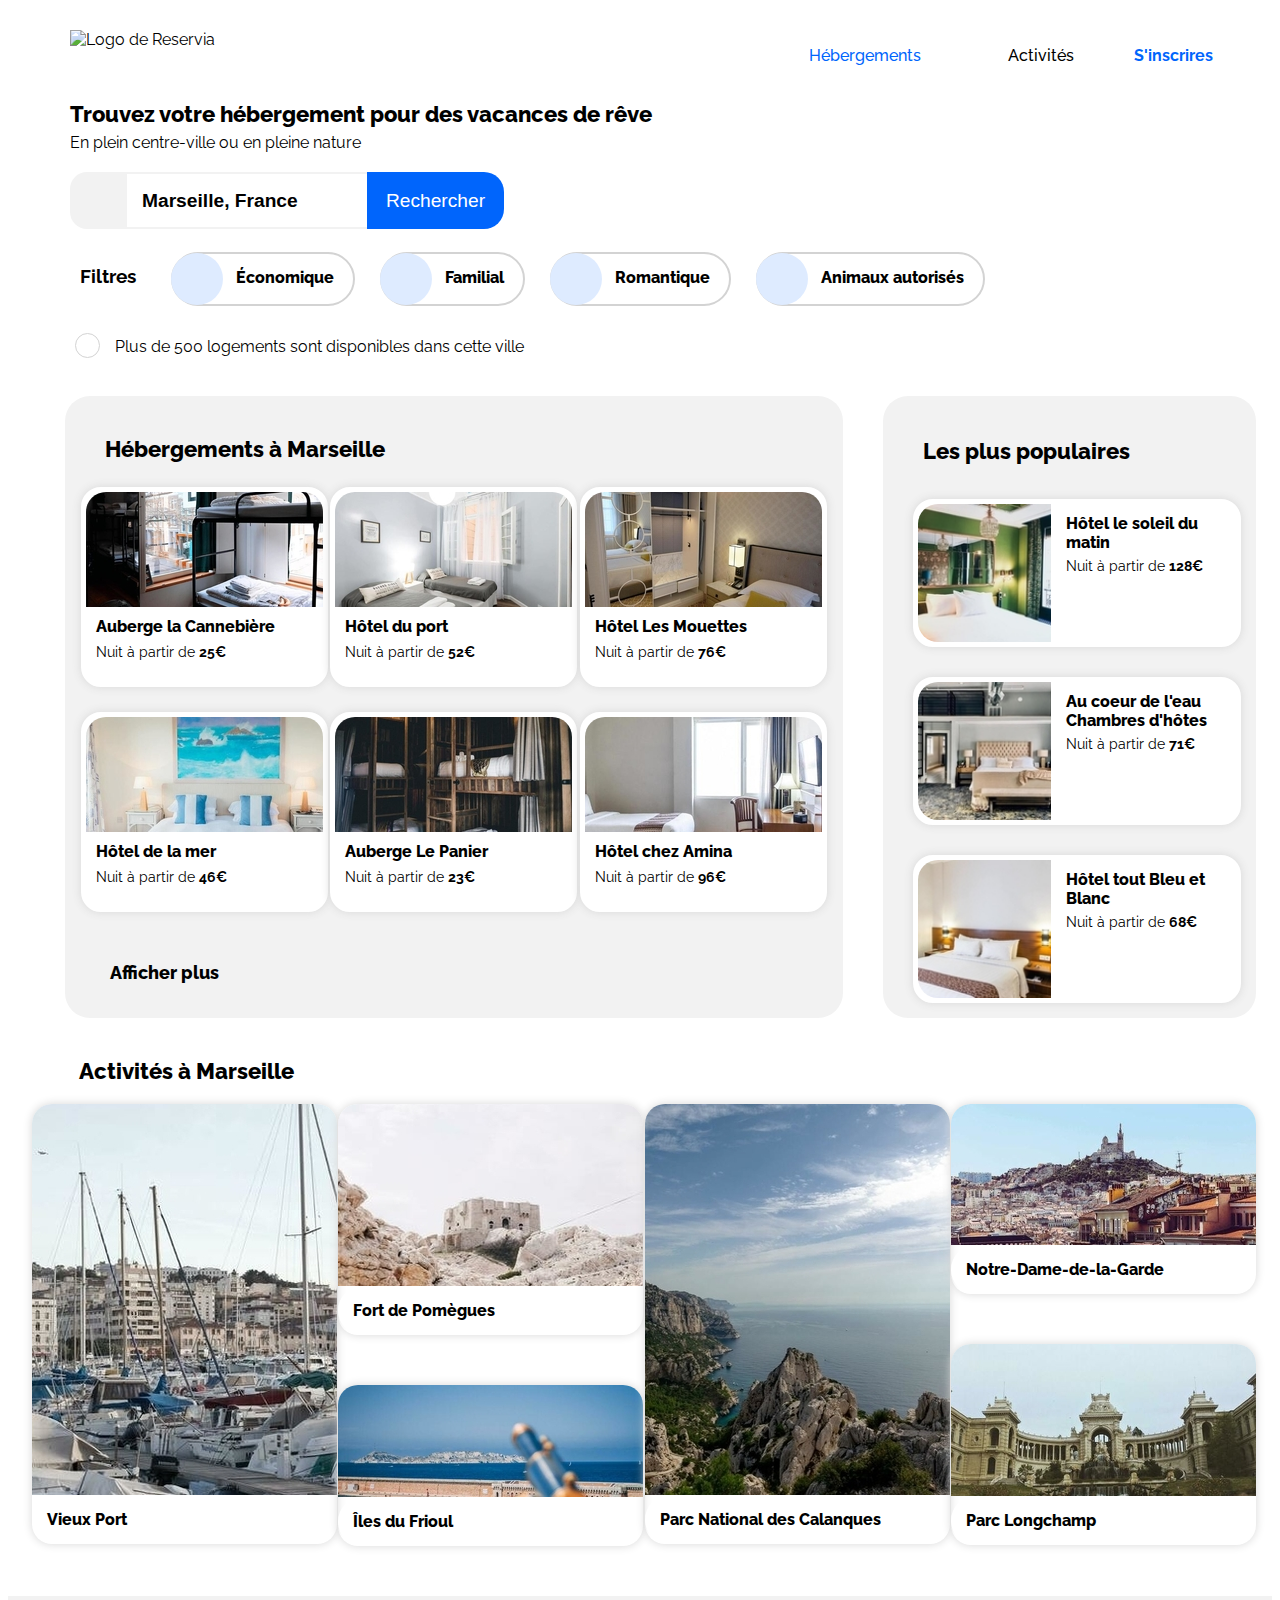
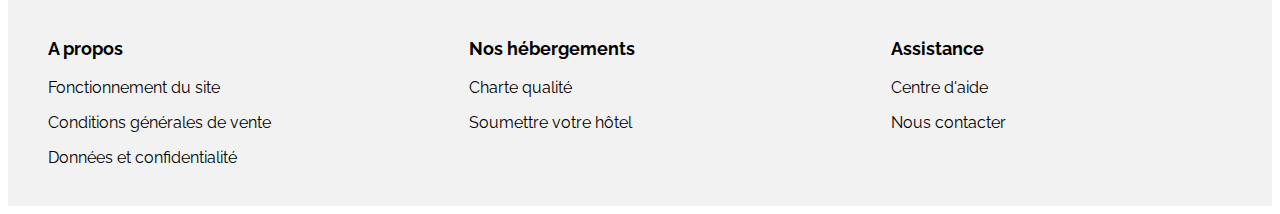
==== commit 58868fa5: "go" ====
--- a/index.html
+++ b/index.html
@@ -20,7 +20,7 @@
                         <li><a class="activites" href="#activites">Activités</a></li>
                     </ul>
                   </nav>
-              <p>S'inscrire</p>
+              <p>S'inscrires</p>
             </header>
 
               <!--Section recherche-->
--- a/style.css
+++ b/style.css
@@ -97,10 +97,9 @@
 
 #section-recherche p
 {
-    display: flex;
-    font-size: 1em;
     margin-bottom: 20px;
 }
+
 #grande-cartouche
 {
    display: flex;
@@ -136,9 +135,10 @@
     font-weight: bolder;
 }
 
-input::placeholder
+::placeholder
 {
     color: black;
+    opacity: 1;
 }
 
 
@@ -177,13 +177,14 @@
     height: 20px;
     font-size: 1.2em;
     font-weight: bold;
-    margin: 13px 40px 0px -5px;
+    margin: 13px 35px 0px -5px;
 }
 
 #cartouches
 {
     display: flex;
 }
+
 .cartouche
 {
     display: flex;
@@ -195,10 +196,6 @@
     margin-right: 25px;
 }
 
-.cartouche:hover
-{
-    background-color: #DEEBFF;
-}
 .cercle
 {
     display: flex;
@@ -210,7 +207,12 @@
     margin-left: -30px;
     height: 52px;
     width: 52px;
-    font-size: 20px;
+    font-size: 18px;
+}
+
+.cartouche:hover
+{
+    background-color: #DEEBFF;
 }
 
 #section-filtres p
@@ -218,9 +220,9 @@
 
     color: black;
     font-weight: 800;
-    font-size: 1em; 
-    padding: 3px;
-    margin-left: 10px;
+    font-size: 16px; 
+    margin-right: 4px;
+    margin-left: 13px;
 }
 
 /*information*/
@@ -296,7 +298,7 @@
 {
     display: flex;
     flex-direction: column;
-    height: 204px;
+    height: 190px;
     margin: auto;
     margin-top: 25px;
     border-radius: 20px; 
@@ -341,7 +343,7 @@
 .etoile
 {
     color: #0065FC;
-    font-size: 14px;
+    font-size: 12px;
 }
 
 .gris
@@ -351,7 +353,7 @@
 
 #hebergements1 span
 {
-    margin: 50px 0px 0px 30px;
+    margin: 50px 0px 20px 30px;
     font-size: 1.1em;
     font-weight: 800;
 }
@@ -362,7 +364,7 @@
         flex-direction: column;
         flex-wrap: wrap;
         background-color: #F2F2F2;
-        width: 27%;
+        width: 28%;
         border-radius: 25px;
         padding: 15px;
     }
@@ -371,8 +373,9 @@
 {
     display: flex;
     flex-wrap: wrap;
-    margin-left: 10px;
-}
+    margin-left: 15px;
+}
+
 aside h2
 {
     margin-left: 25px;
@@ -390,9 +393,8 @@
 {
     font-size: 23px;
     margin-top: 18px;
-    margin-right: 20px;
-}
-
+    margin-right: 15px;
+}
 
 aside a 
 {
@@ -407,7 +409,7 @@
     border-radius: 20px;
     box-shadow: 0px 0px 10px #d7d7d7 ;
     margin: auto;
-    margin-top: 25px;
+    margin-top: 30px;
 }
 
 aside img
@@ -899,6 +901,7 @@
     #cartouches
     {
         flex-wrap: wrap;
+        justify-content: center;
     }
         
     .cartouche
@@ -962,6 +965,11 @@
         justify-content: center;
     }
 
+    #icone
+    {
+        margin-right: 55px;
+    }
+    
     aside h2
     {
         margin-right: 15%;
